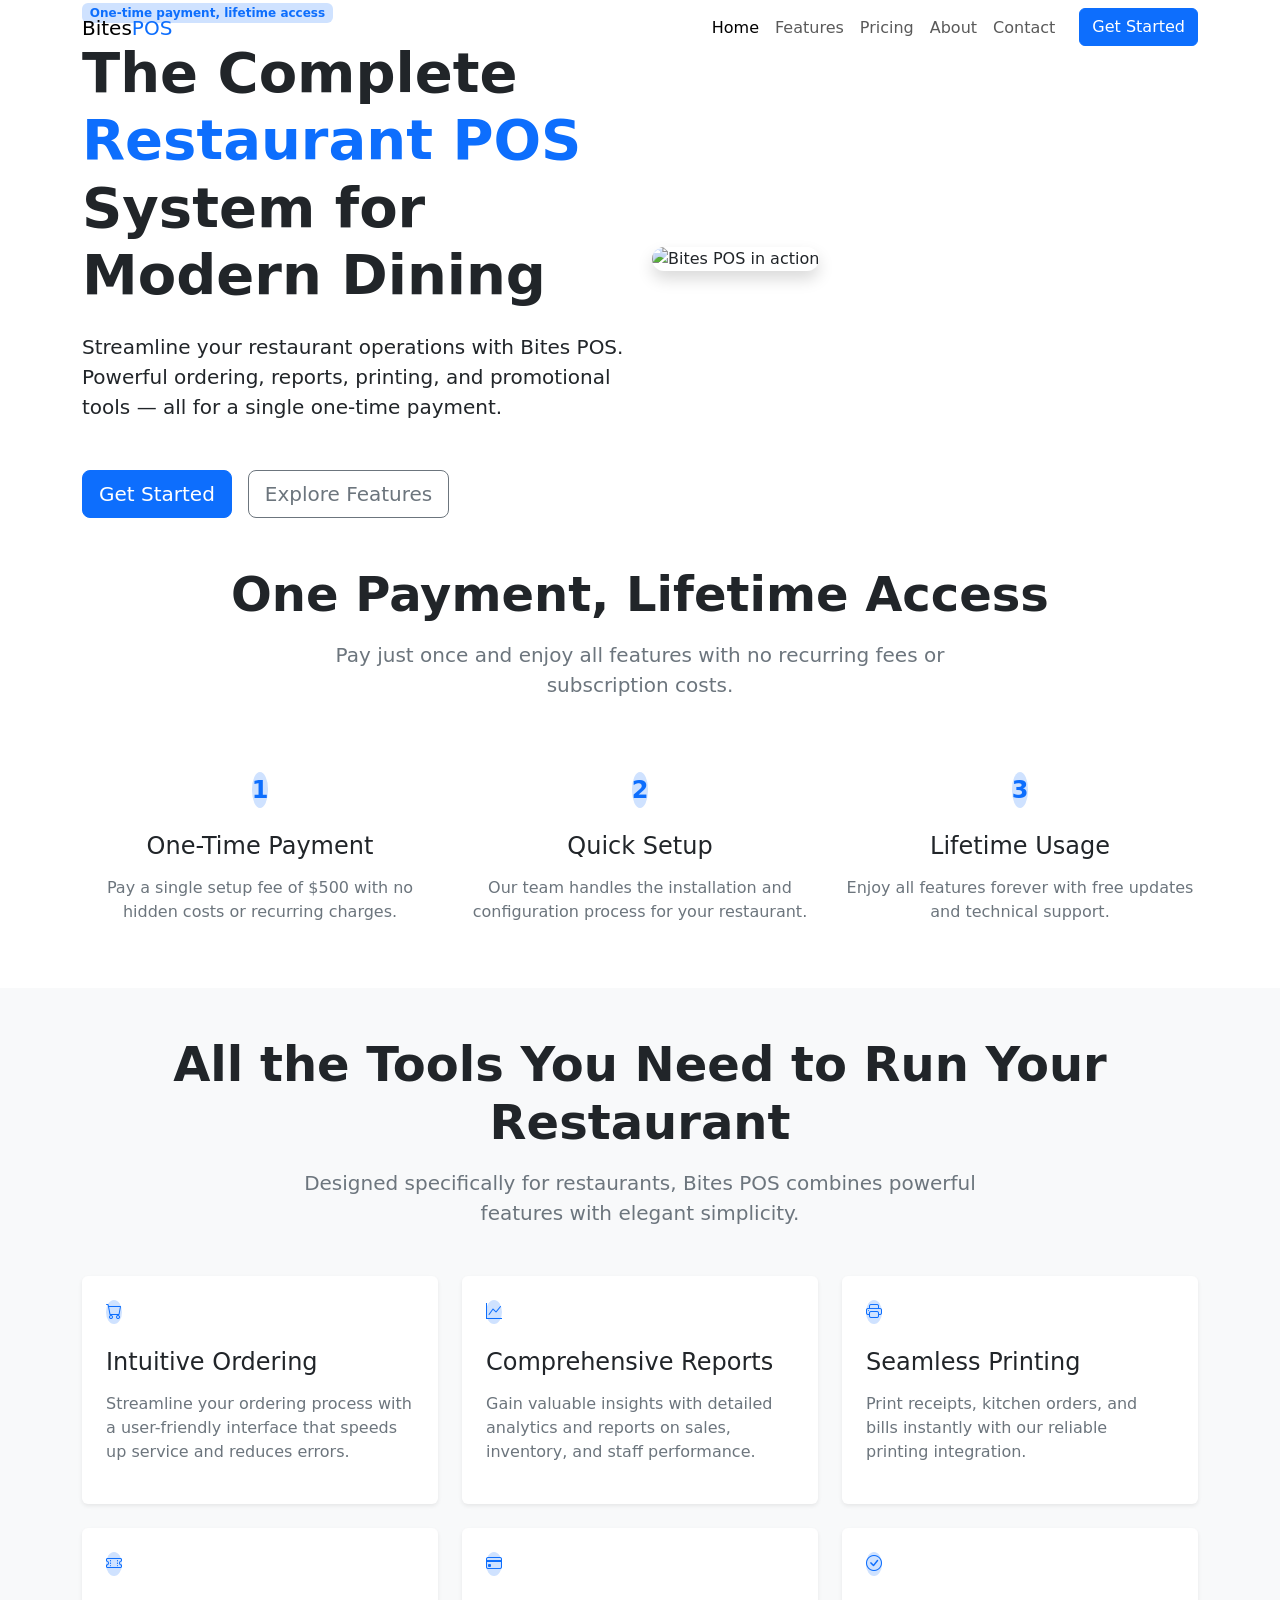
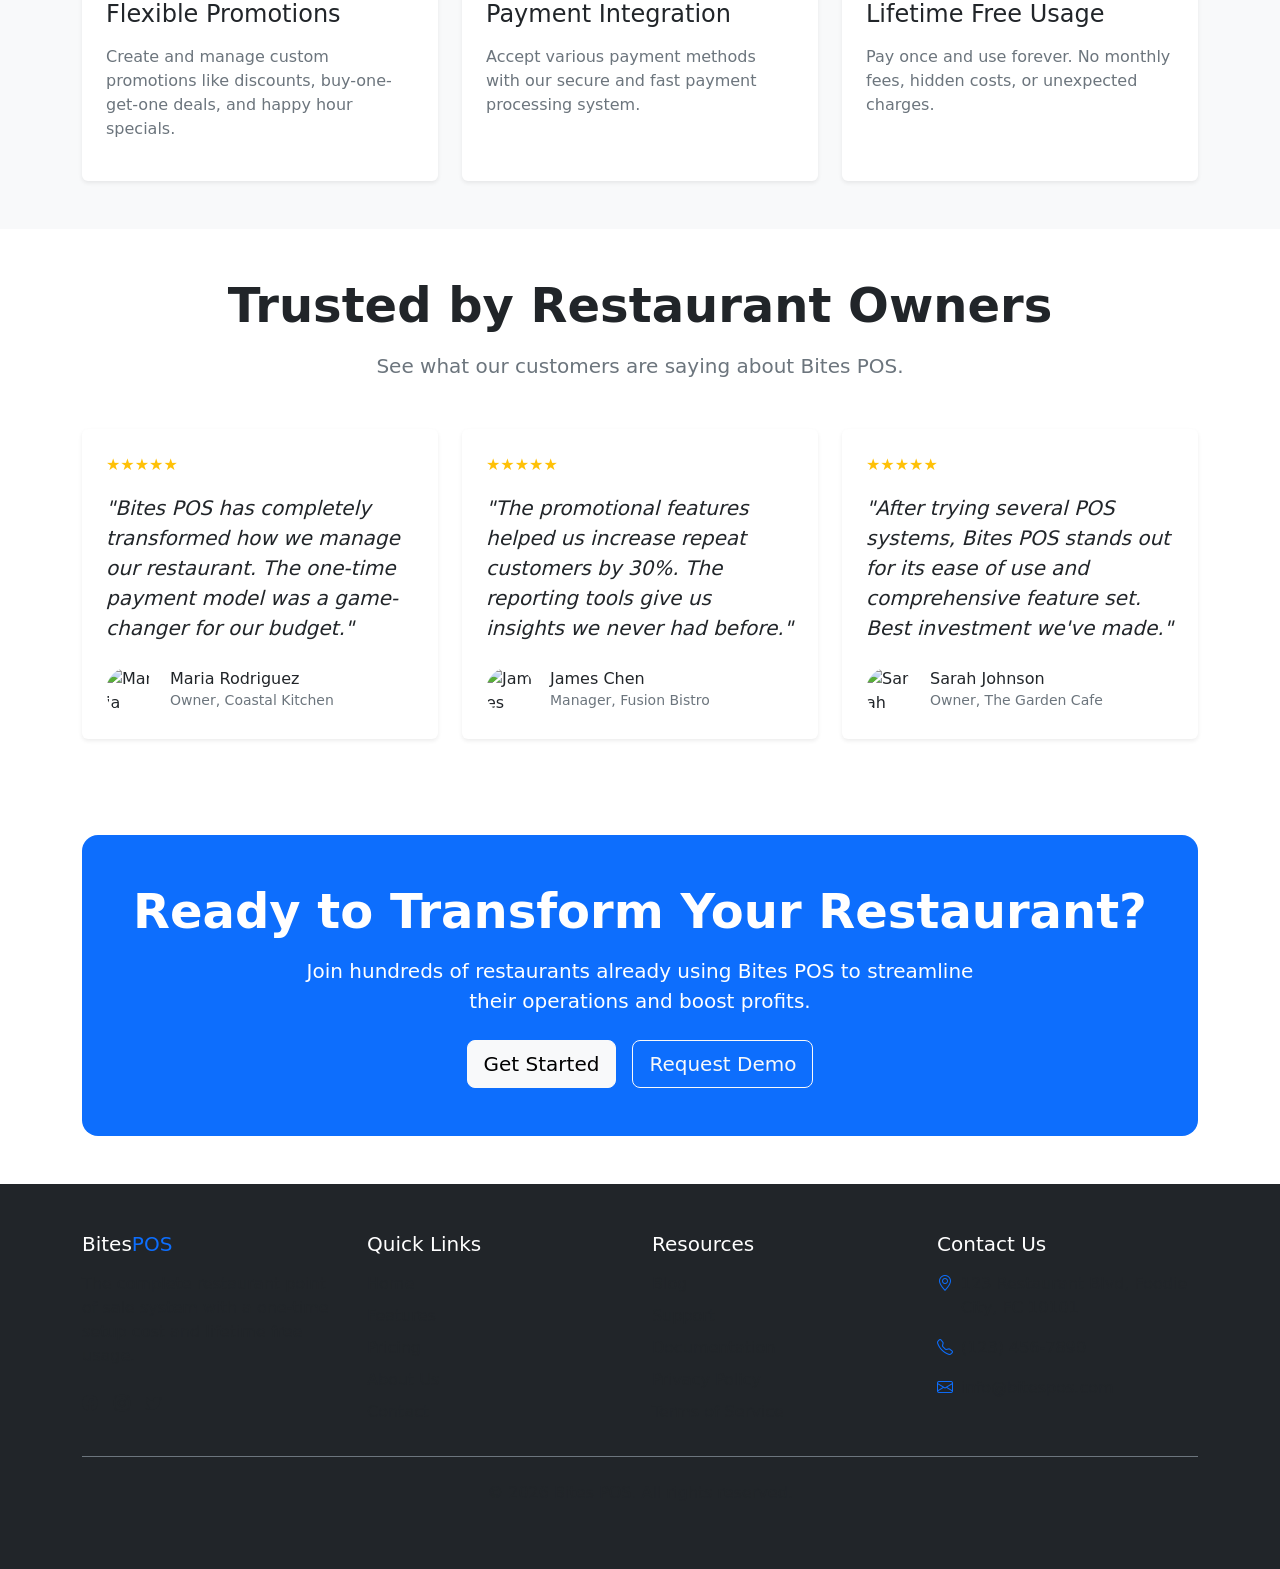
==== index.html @ d9bcd3cd "Add files via upload" ====
<!DOCTYPE html>
<html lang="en">
<head>
  <meta charset="UTF-8">
  <meta name="viewport" content="width=device-width, initial-scale=1.0">
  <title>Bites POS - Restaurant Management System</title>
  <!-- Bootstrap CSS -->
  <link href="https://cdn.jsdelivr.net/npm/bootstrap@5.3.0/dist/css/bootstrap.min.css" rel="stylesheet">
  <!-- Custom CSS -->
  <link href="css/styles.css" rel="stylesheet">
  <!-- Fonts -->
  <link href="https://fonts.googleapis.com/css2?family=Inter:wght@400;500;600;700&display=swap" rel="stylesheet">
</head>
<body>
  <!-- Navigation -->
  <nav class="navbar navbar-expand-lg navbar-light fixed-top">
    <div class="container">
      <a class="navbar-brand" href="index.html">Bites<span class="text-primary">POS</span></a>
      <button class="navbar-toggler" type="button" data-bs-toggle="collapse" data-bs-target="#navbarNav">
        <span class="navbar-toggler-icon"></span>
      </button>
      <div class="collapse navbar-collapse" id="navbarNav">
        <ul class="navbar-nav ms-auto">
          <li class="nav-item">
            <a class="nav-link active" href="index.html">Home</a>
          </li>
          <li class="nav-item">
            <a class="nav-link" href="features.html">Features</a>
          </li>
          <li class="nav-item">
            <a class="nav-link" href="pricing.html">Pricing</a>
          </li>
          <li class="nav-item">
            <a class="nav-link" href="about.html">About</a>
          </li>
          <li class="nav-item">
            <a class="nav-link" href="contact.html">Contact</a>
          </li>
          <li class="nav-item ms-lg-3 mt-2 mt-lg-0">
            <a class="btn btn-primary" href="contact.html">Get Started</a>
          </li>
        </ul>
      </div>
    </div>
  </nav>

  <!-- Hero Section -->
  <section class="hero">
    <div class="container">
      <div class="row align-items-center">
        <div class="col-lg-6 text-center text-lg-start">
          <div class="badge bg-primary-subtle text-primary mb-3">One-time payment, lifetime access</div>
          <h1 class="display-4 fw-bold mb-4">The Complete <span class="text-primary">Restaurant POS</span> System for Modern Dining</h1>
          <p class="lead mb-5">Streamline your restaurant operations with Bites POS. Powerful ordering, reports, printing, and promotional tools — all for a single one-time payment.</p>
          <div class="d-flex flex-column flex-sm-row gap-3 justify-content-center justify-content-lg-start">
            <a href="pricing.html" class="btn btn-primary btn-lg">Get Started</a>
            <a href="features.html" class="btn btn-outline-secondary btn-lg">Explore Features</a>
          </div>
        </div>
        <div class="col-lg-6 mt-5 mt-lg-0">
          <div class="hero-image-wrap">
            <img src="https://images.unsplash.com/photo-1606953163529-d8706e266810?q=80&w=2070&auto=format&fit=crop" alt="Bites POS in action" class="img-fluid rounded-4 shadow">
          </div>
        </div>
      </div>
    </div>
  </section>

  <!-- How It Works Section -->
  <section class="py-5 py-md-7">
    <div class="container">
      <div class="text-center mb-5">
        <h2 class="display-5 fw-bold mb-3">One Payment, Lifetime Access</h2>
        <p class="lead text-secondary mx-auto" style="max-width: 700px;">Pay just once and enjoy all features with no recurring fees or subscription costs.</p>
      </div>
      
      <div class="row g-4 mt-4">
        <div class="col-md-4 text-center">
          <div class="feature-icon bg-primary-subtle rounded-circle d-inline-flex mb-4">
            <span class="text-primary fw-bold fs-4">1</span>
          </div>
          <h3 class="h4 mb-3">One-Time Payment</h3>
          <p class="text-secondary">Pay a single setup fee of $500 with no hidden costs or recurring charges.</p>
        </div>
        <div class="col-md-4 text-center">
          <div class="feature-icon bg-primary-subtle rounded-circle d-inline-flex mb-4">
            <span class="text-primary fw-bold fs-4">2</span>
          </div>
          <h3 class="h4 mb-3">Quick Setup</h3>
          <p class="text-secondary">Our team handles the installation and configuration process for your restaurant.</p>
        </div>
        <div class="col-md-4 text-center">
          <div class="feature-icon bg-primary-subtle rounded-circle d-inline-flex mb-4">
            <span class="text-primary fw-bold fs-4">3</span>
          </div>
          <h3 class="h4 mb-3">Lifetime Usage</h3>
          <p class="text-secondary">Enjoy all features forever with free updates and technical support.</p>
        </div>
      </div>
    </div>
  </section>

  <!-- Features Section -->
  <section class="py-5 py-md-7 bg-light">
    <div class="container">
      <div class="text-center mb-5">
        <h2 class="display-5 fw-bold mb-3">All the Tools You Need to Run Your Restaurant</h2>
        <p class="lead text-secondary mx-auto" style="max-width: 700px;">Designed specifically for restaurants, Bites POS combines powerful features with elegant simplicity.</p>
      </div>
      
      <div class="row g-4">
        <div class="col-md-6 col-lg-4">
          <div class="card h-100 border-0 shadow-sm hover-card">
            <div class="card-body p-4">
              <div class="feature-icon bg-primary-subtle rounded-circle d-inline-flex mb-4">
                <i class="bi bi-cart text-primary"></i>
              </div>
              <h3 class="h4 mb-3">Intuitive Ordering</h3>
              <p class="text-secondary">Streamline your ordering process with a user-friendly interface that speeds up service and reduces errors.</p>
            </div>
          </div>
        </div>
        <div class="col-md-6 col-lg-4">
          <div class="card h-100 border-0 shadow-sm hover-card">
            <div class="card-body p-4">
              <div class="feature-icon bg-primary-subtle rounded-circle d-inline-flex mb-4">
                <i class="bi bi-graph-up text-primary"></i>
              </div>
              <h3 class="h4 mb-3">Comprehensive Reports</h3>
              <p class="text-secondary">Gain valuable insights with detailed analytics and reports on sales, inventory, and staff performance.</p>
            </div>
          </div>
        </div>
        <div class="col-md-6 col-lg-4">
          <div class="card h-100 border-0 shadow-sm hover-card">
            <div class="card-body p-4">
              <div class="feature-icon bg-primary-subtle rounded-circle d-inline-flex mb-4">
                <i class="bi bi-printer text-primary"></i>
              </div>
              <h3 class="h4 mb-3">Seamless Printing</h3>
              <p class="text-secondary">Print receipts, kitchen orders, and bills instantly with our reliable printing integration.</p>
            </div>
          </div>
        </div>
        <div class="col-md-6 col-lg-4">
          <div class="card h-100 border-0 shadow-sm hover-card">
            <div class="card-body p-4">
              <div class="feature-icon bg-primary-subtle rounded-circle d-inline-flex mb-4">
                <i class="bi bi-ticket-perforated text-primary"></i>
              </div>
              <h3 class="h4 mb-3">Flexible Promotions</h3>
              <p class="text-secondary">Create and manage custom promotions like discounts, buy-one-get-one deals, and happy hour specials.</p>
            </div>
          </div>
        </div>
        <div class="col-md-6 col-lg-4">
          <div class="card h-100 border-0 shadow-sm hover-card">
            <div class="card-body p-4">
              <div class="feature-icon bg-primary-subtle rounded-circle d-inline-flex mb-4">
                <i class="bi bi-credit-card text-primary"></i>
              </div>
              <h3 class="h4 mb-3">Payment Integration</h3>
              <p class="text-secondary">Accept various payment methods with our secure and fast payment processing system.</p>
            </div>
          </div>
        </div>
        <div class="col-md-6 col-lg-4">
          <div class="card h-100 border-0 shadow-sm hover-card">
            <div class="card-body p-4">
              <div class="feature-icon bg-primary-subtle rounded-circle d-inline-flex mb-4">
                <i class="bi bi-check-circle text-primary"></i>
              </div>
              <h3 class="h4 mb-3">Lifetime Free Usage</h3>
              <p class="text-secondary">Pay once and use forever. No monthly fees, hidden costs, or unexpected charges.</p>
            </div>
          </div>
        </div>
      </div>
    </div>
  </section>

  <!-- Testimonials Section -->
  <section class="py-5 py-md-7">
    <div class="container">
      <div class="text-center mb-5">
        <h2 class="display-5 fw-bold mb-3">Trusted by Restaurant Owners</h2>
        <p class="lead text-secondary mx-auto" style="max-width: 700px;">See what our customers are saying about Bites POS.</p>
      </div>
      
      <div class="row g-4">
        <div class="col-md-6 col-lg-4">
          <div class="card h-100 border-0 shadow-sm p-4">
            <div class="mb-3">
              <span class="text-warning">★★★★★</span>
            </div>
            <blockquote class="mb-4 fs-5 fst-italic">"Bites POS has completely transformed how we manage our restaurant. The one-time payment model was a game-changer for our budget."</blockquote>
            <div class="d-flex align-items-center">
              <div class="rounded-circle overflow-hidden me-3" style="width: 48px; height: 48px;">
                <img src="https://randomuser.me/api/portraits/women/42.jpg" alt="Maria Rodriguez" class="img-fluid">
              </div>
              <div>
                <h6 class="mb-0">Maria Rodriguez</h6>
                <small class="text-secondary">Owner, Coastal Kitchen</small>
              </div>
            </div>
          </div>
        </div>
        <div class="col-md-6 col-lg-4">
          <div class="card h-100 border-0 shadow-sm p-4">
            <div class="mb-3">
              <span class="text-warning">★★★★★</span>
            </div>
            <blockquote class="mb-4 fs-5 fst-italic">"The promotional features helped us increase repeat customers by 30%. The reporting tools give us insights we never had before."</blockquote>
            <div class="d-flex align-items-center">
              <div class="rounded-circle overflow-hidden me-3" style="width: 48px; height: 48px;">
                <img src="https://randomuser.me/api/portraits/men/32.jpg" alt="James Chen" class="img-fluid">
              </div>
              <div>
                <h6 class="mb-0">James Chen</h6>
                <small class="text-secondary">Manager, Fusion Bistro</small>
              </div>
            </div>
          </div>
        </div>
        <div class="col-md-6 col-lg-4">
          <div class="card h-100 border-0 shadow-sm p-4">
            <div class="mb-3">
              <span class="text-warning">★★★★★</span>
            </div>
            <blockquote class="mb-4 fs-5 fst-italic">"After trying several POS systems, Bites POS stands out for its ease of use and comprehensive feature set. Best investment we've made."</blockquote>
            <div class="d-flex align-items-center">
              <div class="rounded-circle overflow-hidden me-3" style="width: 48px; height: 48px;">
                <img src="https://randomuser.me/api/portraits/women/67.jpg" alt="Sarah Johnson" class="img-fluid">
              </div>
              <div>
                <h6 class="mb-0">Sarah Johnson</h6>
                <small class="text-secondary">Owner, The Garden Cafe</small>
              </div>
            </div>
          </div>
        </div>
      </div>
    </div>
  </section>

  <!-- CTA Section -->
  <section class="py-5 py-md-7">
    <div class="container">
      <div class="bg-primary text-white rounded-4 p-5 p-md-6 position-relative overflow-hidden">
        <div class="position-relative z-1 text-center">
          <h2 class="display-5 fw-bold mb-3">Ready to Transform Your Restaurant?</h2>
          <p class="lead mb-4 mx-auto" style="max-width: 700px;">Join hundreds of restaurants already using Bites POS to streamline their operations and boost profits.</p>
          <div class="d-flex flex-column flex-sm-row gap-3 justify-content-center">
            <a href="pricing.html" class="btn btn-light btn-lg">Get Started</a>
            <a href="contact.html" class="btn btn-outline-light btn-lg">Request Demo</a>
          </div>
        </div>
      </div>
    </div>
  </section>

  <!-- Footer -->
  <footer class="bg-dark text-white py-5">
    <div class="container">
      <div class="row g-4">
        <div class="col-lg-3 col-md-6">
          <h5 class="mb-3">Bites<span class="text-primary">POS</span></h5>
          <p class="text-muted">The complete restaurant point of sale system with a one-time setup cost and lifetime free usage.</p>
          <div class="d-flex gap-3 mt-4">
            <a href="#" class="text-muted"><i class="bi bi-facebook"></i></a>
            <a href="#" class="text-muted"><i class="bi bi-instagram"></i></a>
            <a href="#" class="text-muted"><i class="bi bi-twitter"></i></a>
          </div>
        </div>
        <div class="col-lg-3 col-md-6">
          <h5 class="mb-3">Quick Links</h5>
          <ul class="nav flex-column">
            <li class="nav-item"><a href="index.html" class="nav-link text-muted p-0 mb-2">Home</a></li>
            <li class="nav-item"><a href="features.html" class="nav-link text-muted p-0 mb-2">Features</a></li>
            <li class="nav-item"><a href="pricing.html" class="nav-link text-muted p-0 mb-2">Pricing</a></li>
            <li class="nav-item"><a href="about.html" class="nav-link text-muted p-0 mb-2">About Us</a></li>
            <li class="nav-item"><a href="contact.html" class="nav-link text-muted p-0 mb-2">Contact</a></li>
          </ul>
        </div>
        <div class="col-lg-3 col-md-6">
          <h5 class="mb-3">Resources</h5>
          <ul class="nav flex-column">
            <li class="nav-item"><a href="#" class="nav-link text-muted p-0 mb-2">Blog</a></li>
            <li class="nav-item"><a href="#" class="nav-link text-muted p-0 mb-2">Support</a></li>
            <li class="nav-item"><a href="#" class="nav-link text-muted p-0 mb-2">Documentation</a></li>
            <li class="nav-item"><a href="#" class="nav-link text-muted p-0 mb-2">Privacy Policy</a></li>
            <li class="nav-item"><a href="#" class="nav-link text-muted p-0 mb-2">Terms of Service</a></li>
          </ul>
        </div>
        <div class="col-lg-3 col-md-6">
          <h5 class="mb-3">Contact Us</h5>
          <ul class="nav flex-column">
            <li class="nav-item d-flex mb-3">
              <i class="bi bi-geo-alt text-primary me-2"></i>
              <span class="text-muted">123 Restaurant Blvd, Foodie City, FC 10101</span>
            </li>
            <li class="nav-item d-flex mb-3">
              <i class="bi bi-telephone text-primary me-2"></i>
              <span class="text-muted">(123) 456-7890</span>
            </li>
            <li class="nav-item d-flex mb-3">
              <i class="bi bi-envelope text-primary me-2"></i>
              <span class="text-muted">info@bitespos.com</span>
            </li>
          </ul>
        </div>
      </div>
      <div class="border-top border-secondary pt-4 mt-4 text-center text-muted">
        <p>© <script>document.write(new Date().getFullYear())</script> Bites POS. All rights reserved.</p>
      </div>
    </div>
  </footer>

  <!-- Bootstrap Icons -->
  <link rel="stylesheet" href="https://cdn.jsdelivr.net/npm/bootstrap-icons@1.10.0/font/bootstrap-icons.css">
  <!-- Bootstrap JS Bundle with Popper -->
  <script src="https://cdn.jsdelivr.net/npm/bootstrap@5.3.0/dist/js/bootstrap.bundle.min.js"></script>
  <!-- Custom JavaScript -->
  <script src="js/main.js"></script>
</body>
</html>
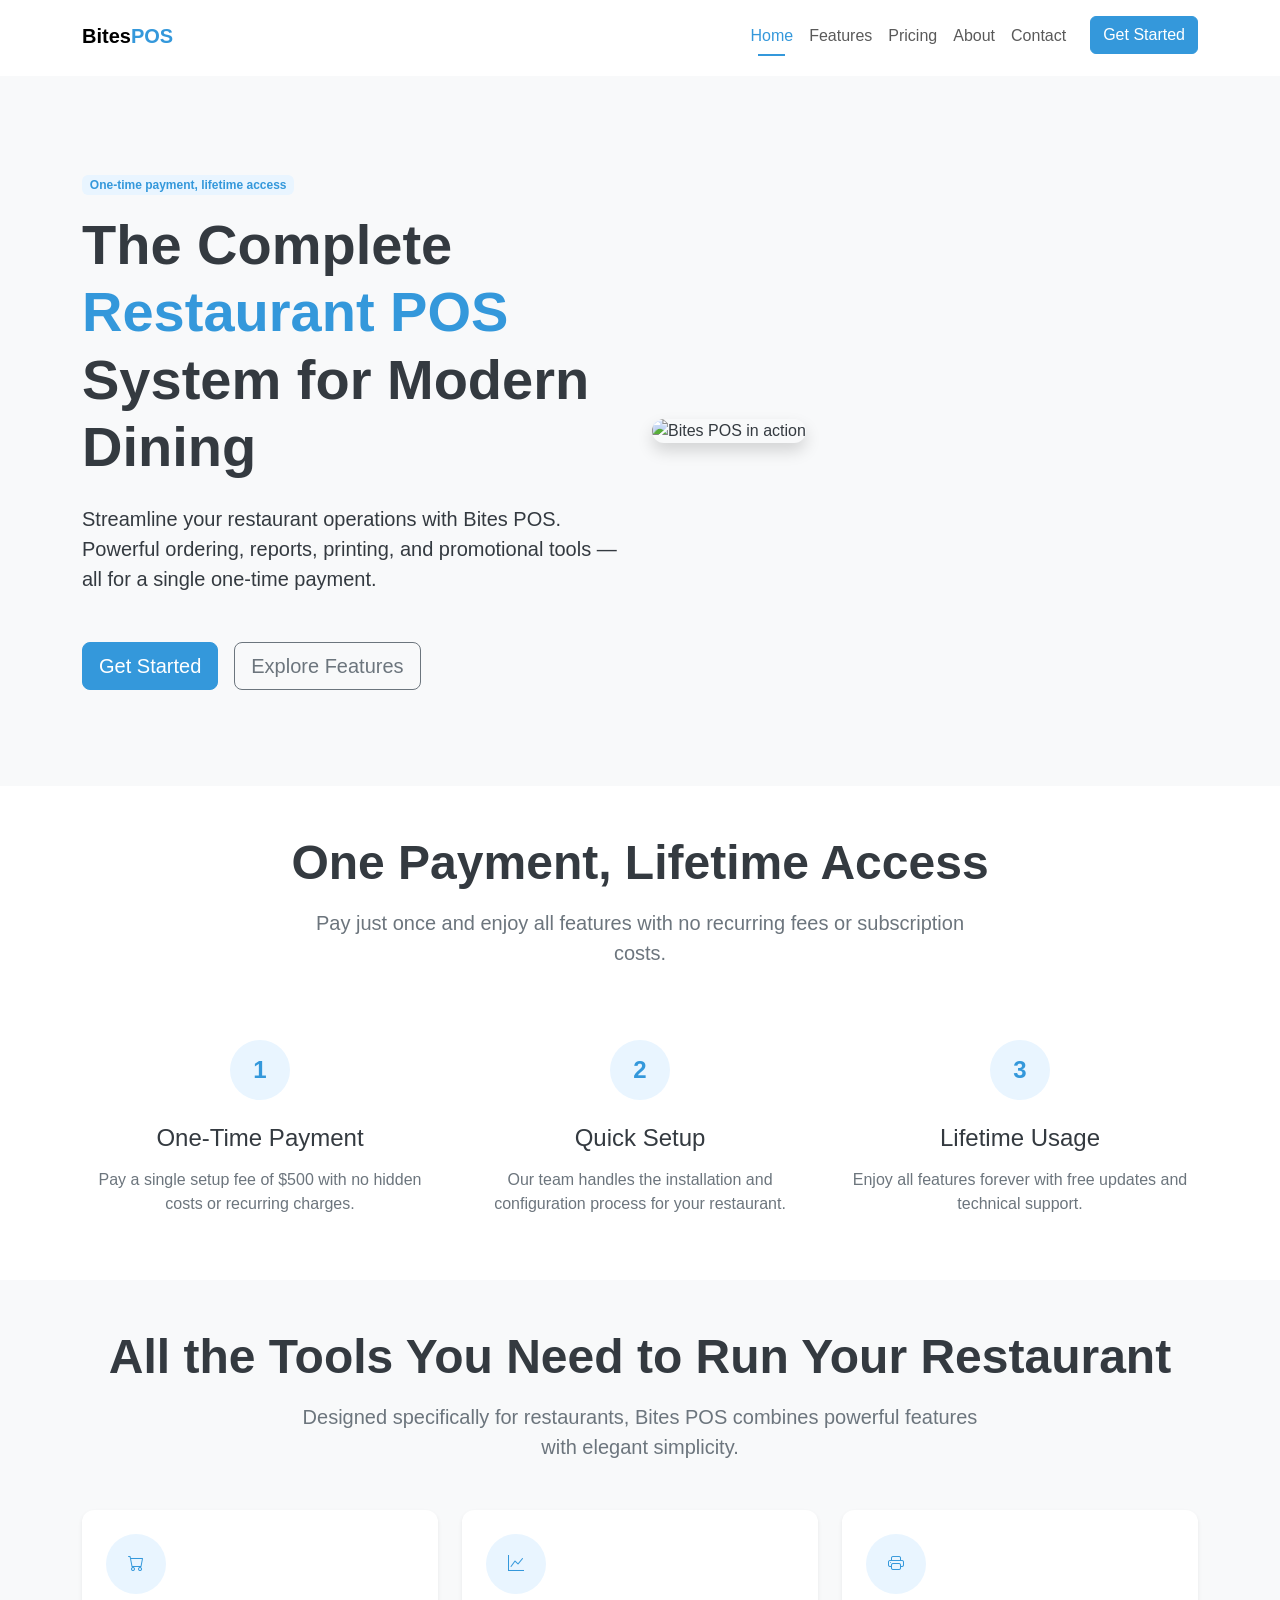
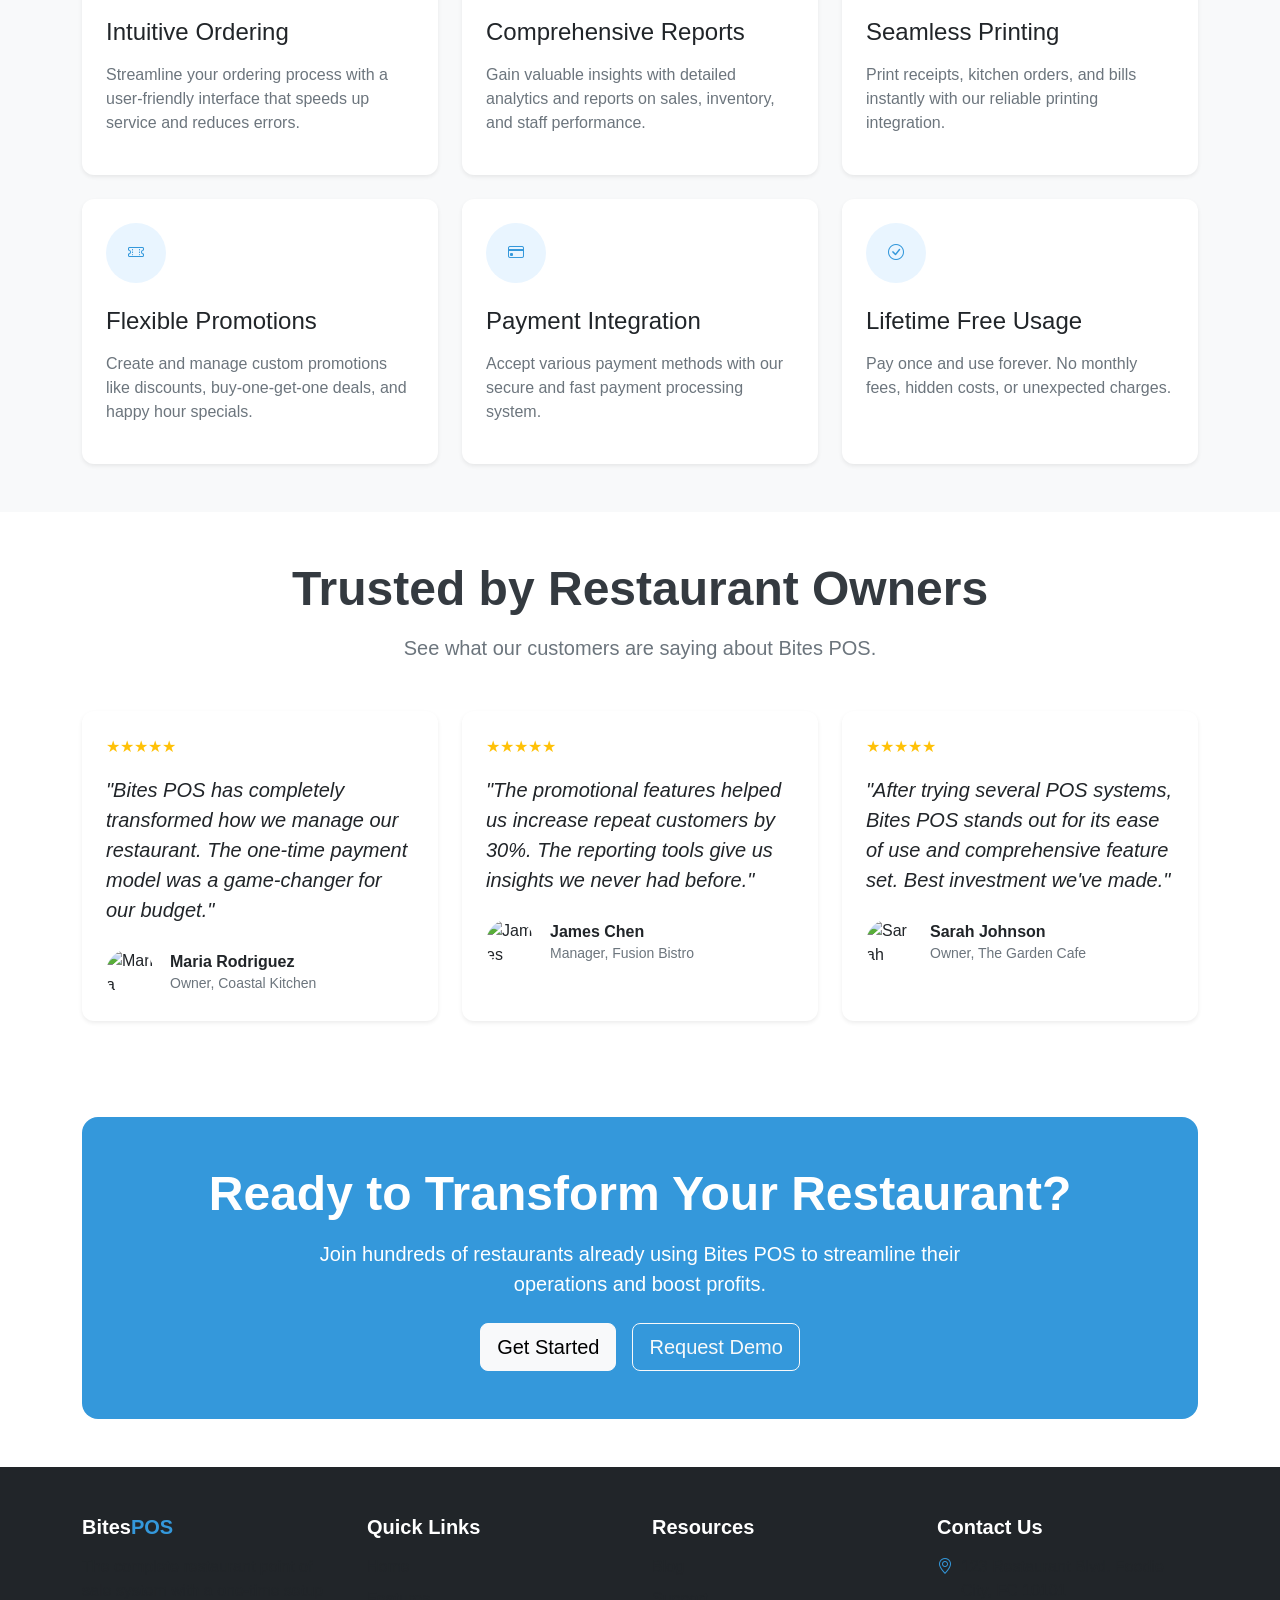
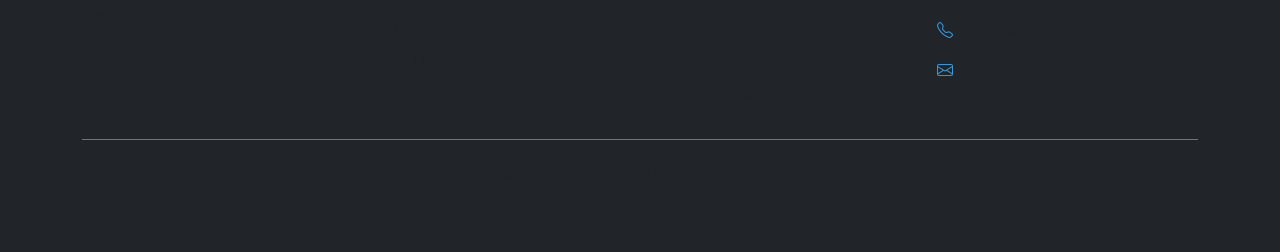
==== commit cd0b6bdf: "Update index.html" ====
--- a/index.html
+++ b/index.html
@@ -7,7 +7,7 @@
   <!-- Bootstrap CSS -->
   <link href="https://cdn.jsdelivr.net/npm/bootstrap@5.3.0/dist/css/bootstrap.min.css" rel="stylesheet">
   <!-- Custom CSS -->
-  <link href="css/styles.css" rel="stylesheet">
+  <link href="styles.css" rel="stylesheet">
   <!-- Fonts -->
   <link href="https://fonts.googleapis.com/css2?family=Inter:wght@400;500;600;700&display=swap" rel="stylesheet">
 </head>
@@ -323,4 +323,4 @@
   <!-- Custom JavaScript -->
   <script src="js/main.js"></script>
 </body>
-</html>+</html>
--- a/styles.css
+++ b/styles.css
@@ -0,0 +1,290 @@
+/* Custom CSS for Bites POS */
+
+/* Variables */
+:root {
+    --primary: #3498db;
+    --primary-dark: #2980b9;
+    --primary-light: #e9f5ff;
+    --secondary: #2c3e50;
+    --light: #f8f9fa;
+    --dark: #343a40;
+    --success: #28a745;
+    --danger: #dc3545;
+    --warning: #ffc107;
+    --info: #17a2b8;
+    --light-gray: #f8f9fa;
+    --gray: #6c757d;
+    --border-color: #dee2e6;
+  }
+  
+  /* Base Styles */
+  body {
+    font-family: 'Inter', sans-serif;
+    color: var(--dark);
+    padding-top: 76px; /* Account for fixed navbar */
+    overflow-x: hidden;
+  }
+  
+  h1, h2, h3, h4, h5, h6 {
+    font-weight: 700;
+  }
+  
+  /* Container */
+  .container-custom {
+    width: 100%;
+    padding-right: var(--bs-gutter-x, 0.75rem);
+    padding-left: var(--bs-gutter-x, 0.75rem);
+    margin-right: auto;
+    margin-left: auto;
+  }
+  
+  @media (min-width: 576px) {
+    .container-custom {
+      max-width: 540px;
+    }
+  }
+  
+  @media (min-width: 768px) {
+    .container-custom {
+      max-width: 720px;
+    }
+  }
+  
+  @media (min-width: 992px) {
+    .container-custom {
+      max-width: 960px;
+    }
+  }
+  
+  @media (min-width: 1200px) {
+    .container-custom {
+      max-width: 1140px;
+    }
+  }
+  
+  @media (min-width: 1400px) {
+    .container-custom {
+      max-width: 1320px;
+    }
+  }
+  
+  /* Sections */
+  .section {
+    padding: 5rem 0;
+  }
+  
+  @media (max-width: 768px) {
+    .section {
+      padding: 3rem 0;
+    }
+  }
+  
+  /* Utilities */
+  .text-primary {
+    color: var(--primary) !important;
+  }
+  
+  .bg-primary {
+    background-color: var(--primary) !important;
+  }
+  
+  .bg-primary-subtle {
+    background-color: var(--primary-light) !important;
+  }
+  
+  .border-primary {
+    border-color: var(--primary) !important;
+  }
+  
+  /* Buttons */
+  .btn-primary {
+    background-color: var(--primary);
+    border-color: var(--primary);
+  }
+  
+  .btn-primary:hover, .btn-primary:focus {
+    background-color: var(--primary-dark);
+    border-color: var(--primary-dark);
+  }
+  
+  .btn-outline-primary {
+    border-color: var(--primary);
+    color: var(--primary);
+  }
+  
+  .btn-outline-primary:hover, .btn-outline-primary:focus {
+    background-color: var(--primary);
+    border-color: var(--primary);
+  }
+  
+  /* Navigation */
+  .navbar {
+    padding-top: 1rem;
+    padding-bottom: 1rem;
+    transition: all 0.3s ease;
+    background-color: rgba(255, 255, 255, 0.95);
+  }
+  
+  .navbar.shadow-sm {
+    box-shadow: 0 0.125rem 0.25rem rgba(0, 0, 0, 0.075) !important;
+  }
+  
+  .navbar-brand {
+    font-weight: 700;
+  }
+  
+  .nav-link {
+    font-weight: 500;
+    padding: 0.5rem 1rem;
+    position: relative;
+  }
+  
+  .nav-link.active {
+    color: var(--primary) !important;
+  }
+  
+  .nav-link.active::after {
+    content: '';
+    position: absolute;
+    bottom: 0;
+    left: 1rem;
+    right: 1rem;
+    height: 2px;
+    background-color: var(--primary);
+  }
+  
+  /* Hero Section */
+  .hero {
+    padding-top: 6rem;
+    padding-bottom: 6rem;
+    background-color: var(--light);
+  }
+  
+  .hero h1 {
+    font-size: 3.5rem;
+    line-height: 1.2;
+  }
+  
+  @media (max-width: 768px) {
+    .hero h1 {
+      font-size: 2.5rem;
+    }
+  }
+  
+  .hero-image-wrap {
+    position: relative;
+  }
+  
+  .hero-image-wrap::before {
+    content: '';
+    position: absolute;
+    top: -15px;
+    right: -15px;
+    width: 100%;
+    height: 100%;
+    border: 3px dashed rgba(52, 152, 219, 0.2);
+    border-radius: 1rem;
+    z-index: -1;
+  }
+  
+  /* Feature Icons */
+  .feature-icon {
+    width: 60px;
+    height: 60px;
+    display: flex;
+    align-items: center;
+    justify-content: center;
+  }
+  
+  /* Cards */
+  .card {
+    transition: transform 0.3s ease, box-shadow 0.3s ease;
+    border-radius: 0.75rem;
+  }
+  
+  .hover-card:hover {
+    transform: translateY(-5px);
+    box-shadow: 0 10px 20px rgba(0, 0, 0, 0.1) !important;
+  }
+  
+  /* Testimonials */
+  .testimonial-img {
+    width: 60px;
+    height: 60px;
+    object-fit: cover;
+    border-radius: 50%;
+  }
+  
+  /* Forms */
+  .form-control, .form-select {
+    padding: 0.75rem 1rem;
+    border-radius: 0.5rem;
+  }
+  
+  .form-control:focus, .form-select:focus {
+    border-color: var(--primary);
+    box-shadow: 0 0 0 0.25rem rgba(52, 152, 219, 0.25);
+  }
+  
+  /* Page Header */
+  .page-header {
+    padding-top: 5rem;
+    padding-bottom: 3rem;
+    background-color: var(--light);
+  }
+  
+  /* Accordion */
+  .accordion-button:not(.collapsed) {
+    background-color: var(--primary-light);
+    color: var(--primary);
+  }
+  
+  .accordion-button:focus {
+    border-color: var(--primary);
+    box-shadow: 0 0 0 0.25rem rgba(52, 152, 219, 0.25);
+  }
+  
+  /* Footer */
+  footer {
+    background-color: var(--secondary);
+  }
+  
+  footer a:hover {
+    color: var(--primary) !important;
+  }
+  
+  /* Gradients */
+  .hero-gradient {
+    background: linear-gradient(135deg, rgba(255, 255, 255, 0.95) 0%, rgba(233, 245, 255, 0.95) 100%);
+  }
+  
+  /* Rounded corners */
+  .rounded-4 {
+    border-radius: 1rem;
+  }
+  
+  /* Media Queries */
+  @media (max-width: 991.98px) {
+    .navbar-collapse {
+      padding: 1rem 0;
+    }
+    
+    .navbar-nav .nav-link {
+      padding: 0.5rem 0;
+    }
+    
+    .ms-lg-3 {
+      margin-top: 1rem;
+    }
+  }
+  
+  @media (max-width: 767.98px) {
+    h1.display-4 {
+      font-size: 2.5rem;
+    }
+    
+    h2.display-5 {
+      font-size: 2rem;
+    }
+  }
+  
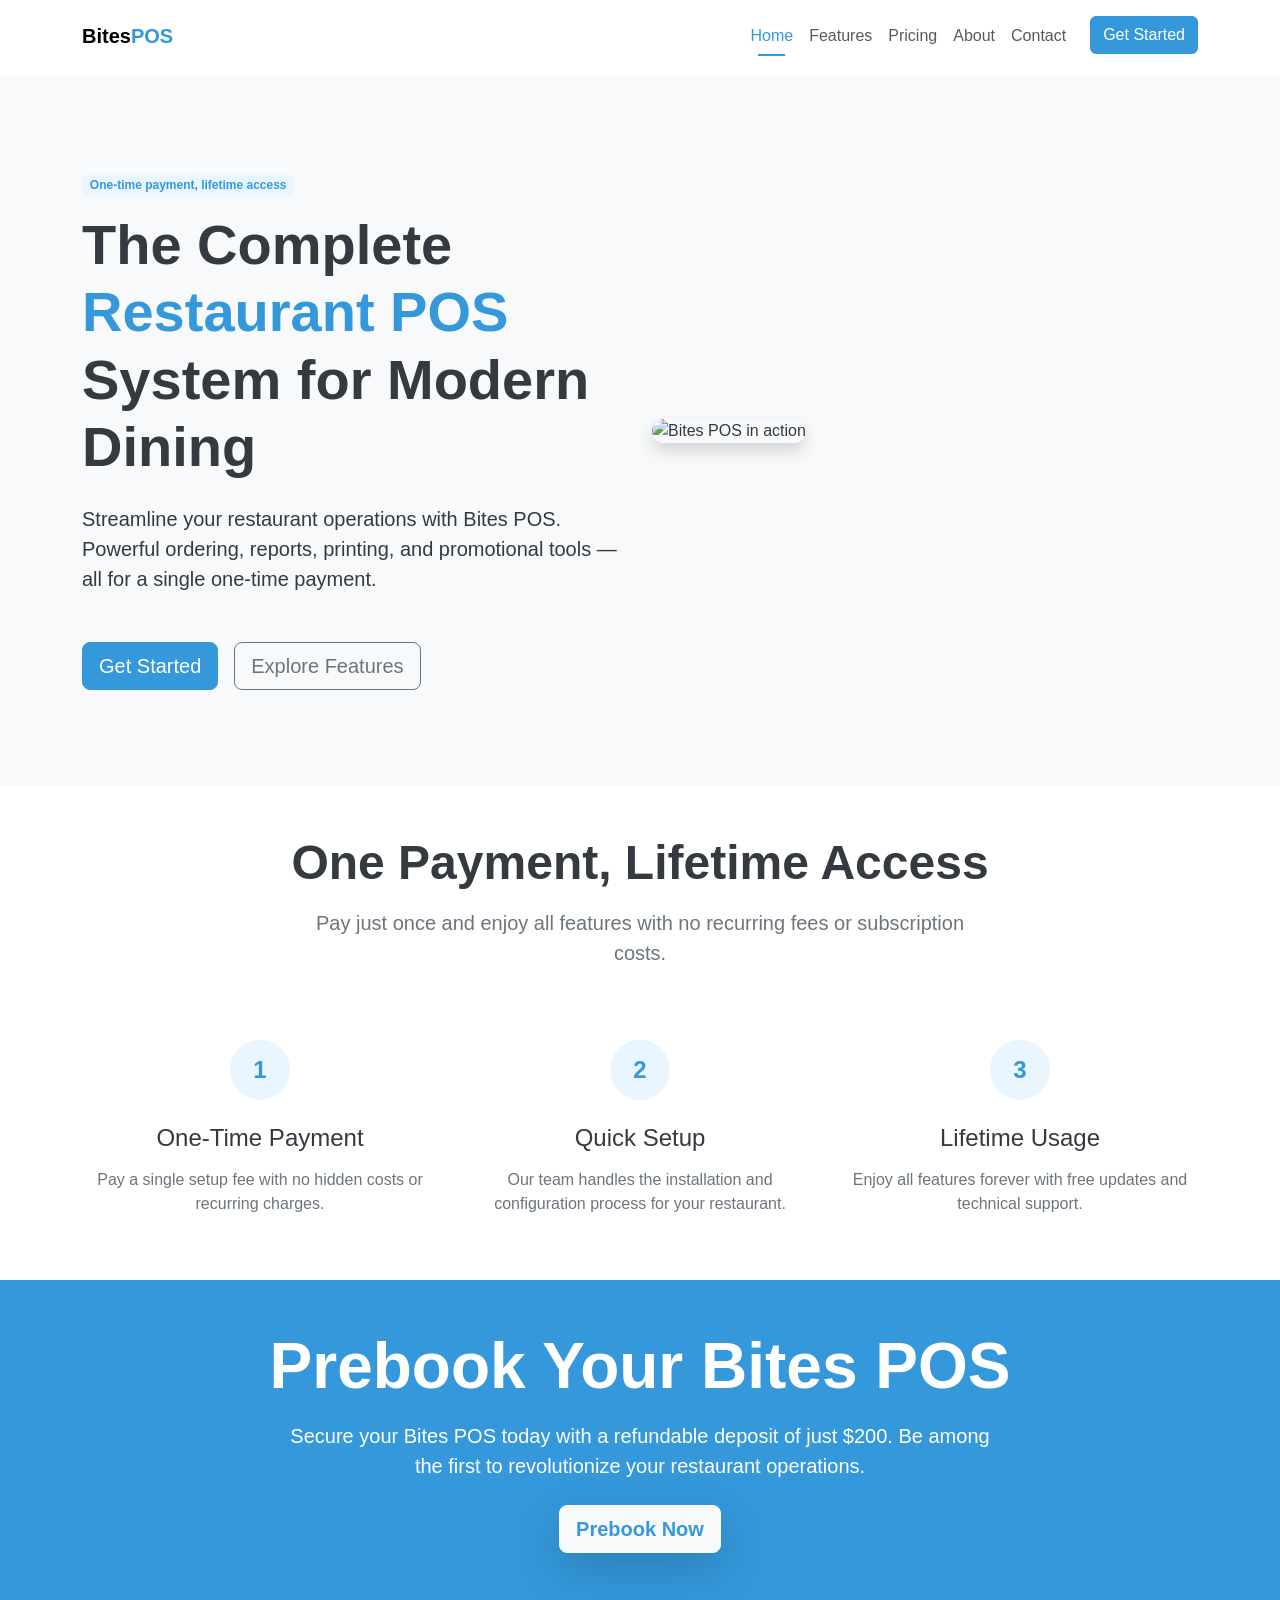
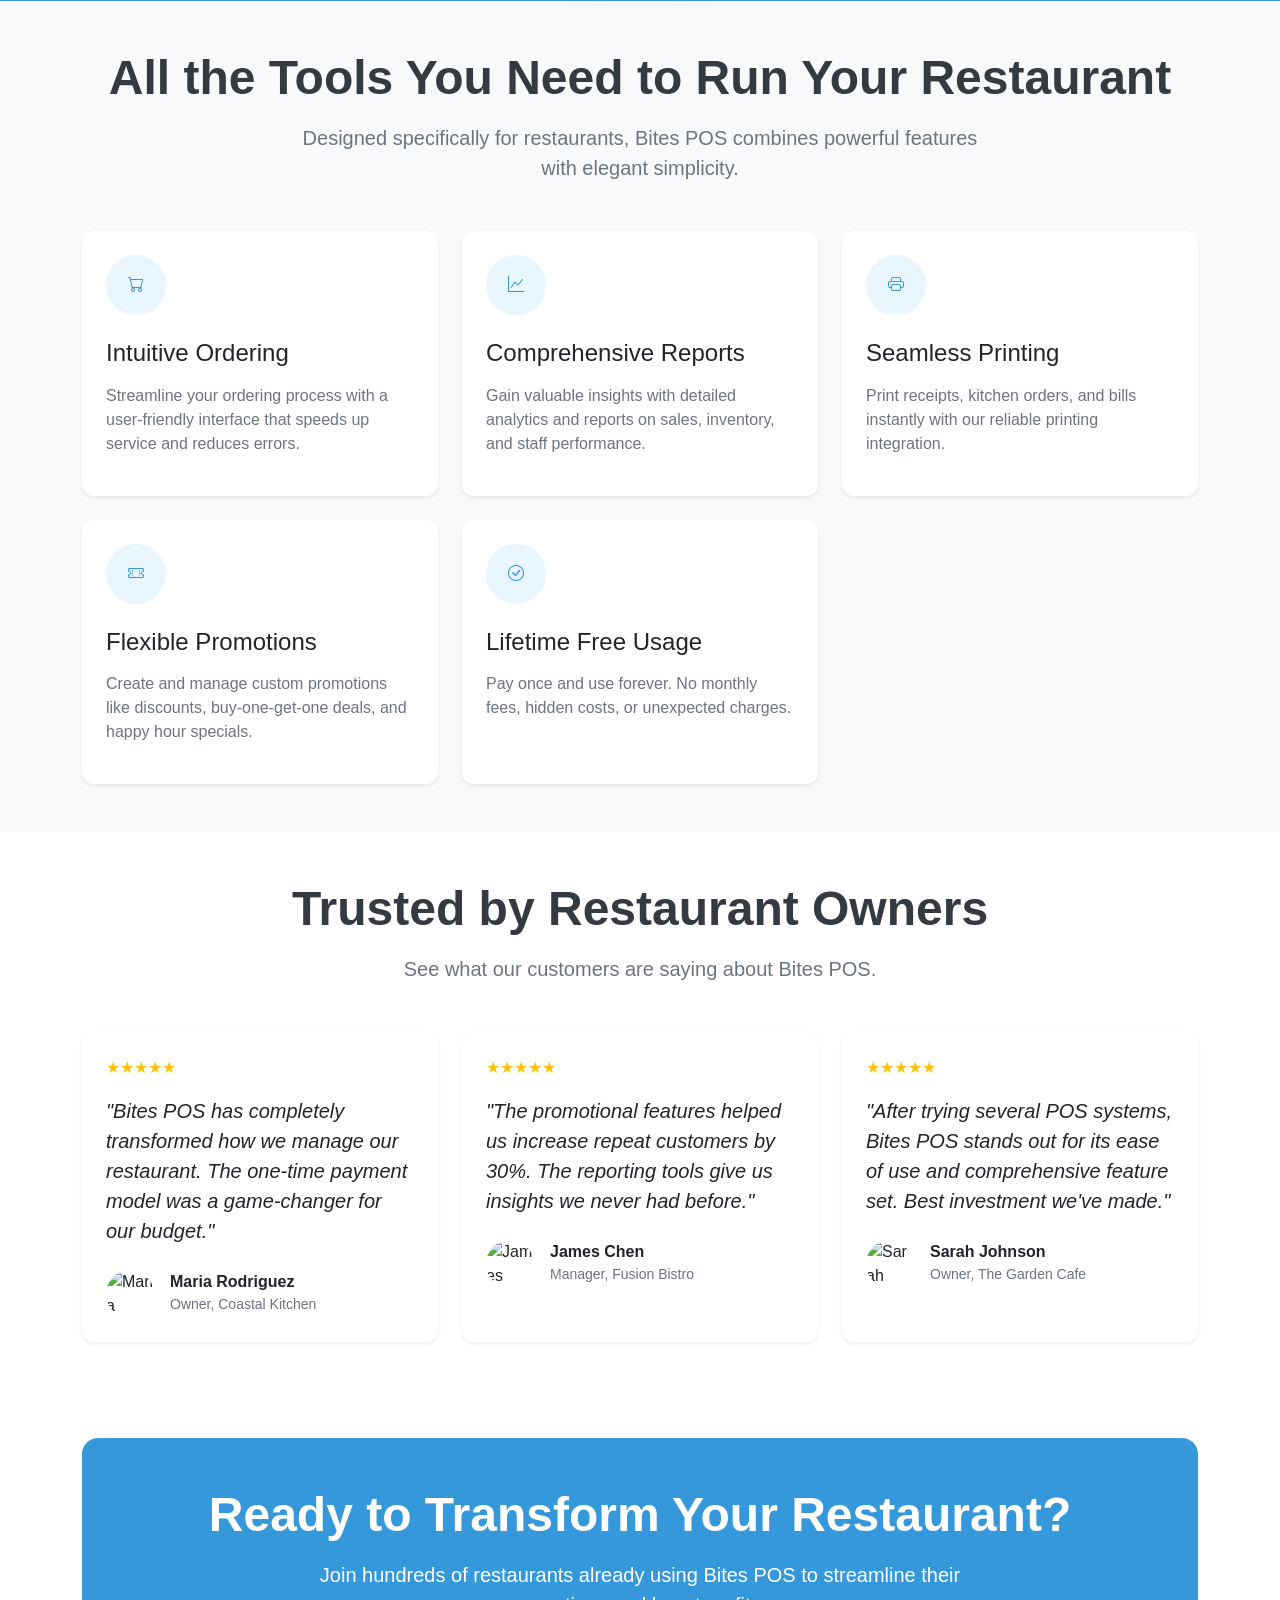
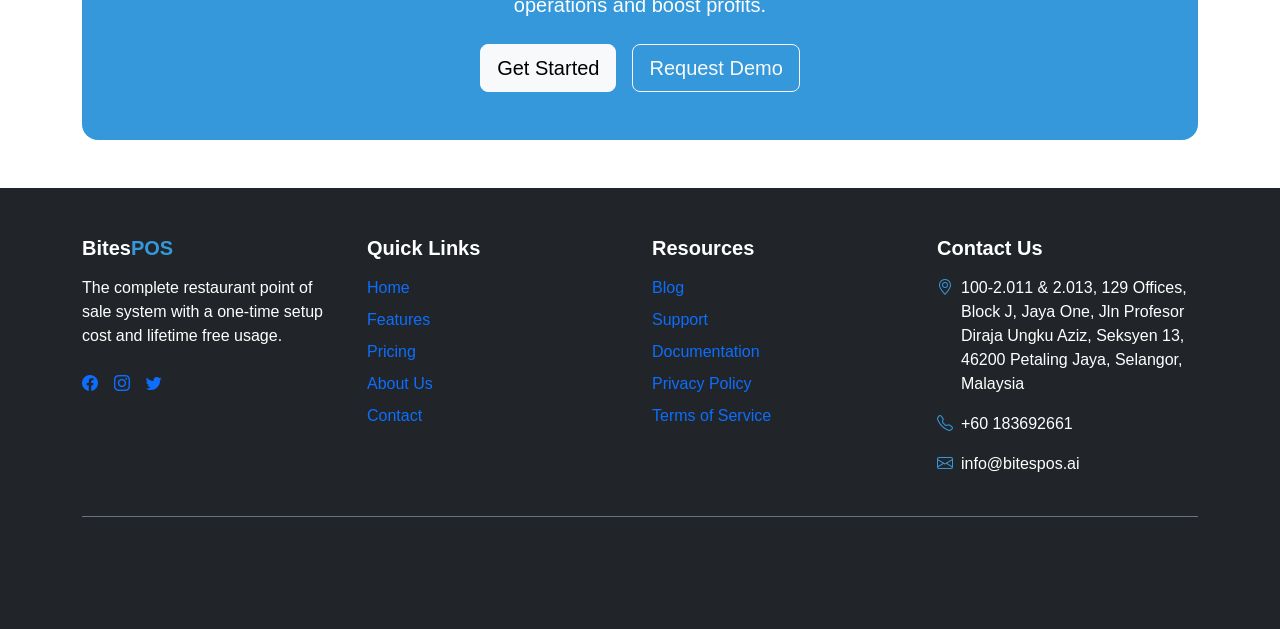
==== commit 9e1c0025: "Update index.html" ====
--- a/index.html
+++ b/index.html
@@ -59,7 +59,7 @@
         </div>
         <div class="col-lg-6 mt-5 mt-lg-0">
           <div class="hero-image-wrap">
-            <img src="https://images.unsplash.com/photo-1606953163529-d8706e266810?q=80&w=2070&auto=format&fit=crop" alt="Bites POS in action" class="img-fluid rounded-4 shadow">
+            <img src="https://images.unsplash.com/photo-1728044849321-4cbffc50cc1d?q=80&w=2940&auto=format&fit=crop&ixlib=rb-4.0.3&ixid=M3wxMjA3fDB8MHxwaG90by1wYWdlfHx8fGVufDB8fHx8fA%3D%3D" alt="Bites POS in action" class="img-fluid rounded-4 shadow">
           </div>
         </div>
       </div>
@@ -80,7 +80,7 @@
             <span class="text-primary fw-bold fs-4">1</span>
           </div>
           <h3 class="h4 mb-3">One-Time Payment</h3>
-          <p class="text-secondary">Pay a single setup fee of $500 with no hidden costs or recurring charges.</p>
+          <p class="text-secondary">Pay a single setup fee with no hidden costs or recurring charges.</p>
         </div>
         <div class="col-md-4 text-center">
           <div class="feature-icon bg-primary-subtle rounded-circle d-inline-flex mb-4">
@@ -100,6 +100,22 @@
     </div>
   </section>
 
+    <!-- Prebook Section  -->
+<section class="page-header bg-primary text-white py-5">
+  <div class="container text-center">
+    <h2 class="display-3 fw-bold mb-3">Prebook Your Bites POS</h2>
+    <p class="lead mx-auto" style="max-width: 700px;">
+      Secure your Bites POS today with a refundable deposit of just $200. Be among the first to revolutionize your restaurant operations.
+    </p>
+    <div class="mt-4">
+      <a href="https://pay.fiuu.com/MOLPay/pay/easyeat/RPP_DuitNowQR.php?amount=200.00&orderid=0a7634a3&cur=MYR&bill_desc=Bites&tcctype=SALS&vcode=06ab26a85e93bf6bb570f946dd16dd85&l_version=18" 
+         class="btn btn-lg btn-light text-primary fw-bold shadow-lg">
+        Prebook Now
+      </a>
+    </div>
+  </div>
+</section>
+
   <!-- Features Section -->
   <section class="py-5 py-md-7 bg-light">
     <div class="container">
@@ -153,7 +169,7 @@
             </div>
           </div>
         </div>
-        <div class="col-md-6 col-lg-4">
+        <!-- <div class="col-md-6 col-lg-4">
           <div class="card h-100 border-0 shadow-sm hover-card">
             <div class="card-body p-4">
               <div class="feature-icon bg-primary-subtle rounded-circle d-inline-flex mb-4">
@@ -163,7 +179,7 @@
               <p class="text-secondary">Accept various payment methods with our secure and fast payment processing system.</p>
             </div>
           </div>
-        </div>
+        </div> -->
         <div class="col-md-6 col-lg-4">
           <div class="card h-100 border-0 shadow-sm hover-card">
             <div class="card-body p-4">
@@ -265,31 +281,31 @@
       <div class="row g-4">
         <div class="col-lg-3 col-md-6">
           <h5 class="mb-3">Bites<span class="text-primary">POS</span></h5>
-          <p class="text-muted">The complete restaurant point of sale system with a one-time setup cost and lifetime free usage.</p>
+          <p>The complete restaurant point of sale system with a one-time setup cost and lifetime free usage.</p>
           <div class="d-flex gap-3 mt-4">
-            <a href="#" class="text-muted"><i class="bi bi-facebook"></i></a>
-            <a href="#" class="text-muted"><i class="bi bi-instagram"></i></a>
-            <a href="#" class="text-muted"><i class="bi bi-twitter"></i></a>
+            <a href="#"><i class="bi bi-facebook"></i></a>
+            <a href="#"><i class="bi bi-instagram"></i></a>
+            <a href="#"><i class="bi bi-twitter"></i></a>
           </div>
         </div>
         <div class="col-lg-3 col-md-6">
           <h5 class="mb-3">Quick Links</h5>
           <ul class="nav flex-column">
-            <li class="nav-item"><a href="index.html" class="nav-link text-muted p-0 mb-2">Home</a></li>
-            <li class="nav-item"><a href="features.html" class="nav-link text-muted p-0 mb-2">Features</a></li>
-            <li class="nav-item"><a href="pricing.html" class="nav-link text-muted p-0 mb-2">Pricing</a></li>
-            <li class="nav-item"><a href="about.html" class="nav-link text-muted p-0 mb-2">About Us</a></li>
-            <li class="nav-item"><a href="contact.html" class="nav-link text-muted p-0 mb-2">Contact</a></li>
+            <li class="nav-item"><a href="index.html" class="nav-link p-0 mb-2">Home</a></li>
+            <li class="nav-item"><a href="features.html" class="nav-link p-0 mb-2">Features</a></li>
+            <li class="nav-item"><a href="pricing.html" class="nav-link p-0 mb-2">Pricing</a></li>
+            <li class="nav-item"><a href="about.html" class="nav-link p-0 mb-2">About Us</a></li>
+            <li class="nav-item"><a href="contact.html" class="nav-link p-0 mb-2">Contact</a></li>
           </ul>
         </div>
         <div class="col-lg-3 col-md-6">
           <h5 class="mb-3">Resources</h5>
           <ul class="nav flex-column">
-            <li class="nav-item"><a href="#" class="nav-link text-muted p-0 mb-2">Blog</a></li>
-            <li class="nav-item"><a href="#" class="nav-link text-muted p-0 mb-2">Support</a></li>
-            <li class="nav-item"><a href="#" class="nav-link text-muted p-0 mb-2">Documentation</a></li>
-            <li class="nav-item"><a href="#" class="nav-link text-muted p-0 mb-2">Privacy Policy</a></li>
-            <li class="nav-item"><a href="#" class="nav-link text-muted p-0 mb-2">Terms of Service</a></li>
+            <li class="nav-item"><a href="#" class="nav-link p-0 mb-2">Blog</a></li>
+            <li class="nav-item"><a href="#" class="nav-link p-0 mb-2">Support</a></li>
+            <li class="nav-item"><a href="#" class="nav-link p-0 mb-2">Documentation</a></li>
+            <li class="nav-item"><a href="#" class="nav-link p-0 mb-2">Privacy Policy</a></li>
+            <li class="nav-item"><a href="#" class="nav-link p-0 mb-2">Terms of Service</a></li>
           </ul>
         </div>
         <div class="col-lg-3 col-md-6">
@@ -297,19 +313,20 @@
           <ul class="nav flex-column">
             <li class="nav-item d-flex mb-3">
               <i class="bi bi-geo-alt text-primary me-2"></i>
-              <span class="text-muted">123 Restaurant Blvd, Foodie City, FC 10101</span>
+              <span>100-2.011 & 2.013, 129 Offices, Block J, Jaya One, Jln Profesor Diraja Ungku Aziz, Seksyen 13, 46200 Petaling Jaya, Selangor, Malaysia</span>
             </li>
             <li class="nav-item d-flex mb-3">
               <i class="bi bi-telephone text-primary me-2"></i>
-              <span class="text-muted">(123) 456-7890</span>
+              <span>+60 183692661</span>
             </li>
             <li class="nav-item d-flex mb-3">
               <i class="bi bi-envelope text-primary me-2"></i>
-              <span class="text-muted">info@bitespos.com</span>
+              <span>info@bitespos.ai</span>
             </li>
           </ul>
         </div>
       </div>
+      <!-- 100-2.011 & 2.013, 129 Offices (Block J, Jaya One, Jln Profesor Diraja Ungku Aziz, Seksyen 13, 46200 Petaling Jaya, Selangor, Malaysia -->
       <div class="border-top border-secondary pt-4 mt-4 text-center text-muted">
         <p>© <script>document.write(new Date().getFullYear())</script> Bites POS. All rights reserved.</p>
       </div>
@@ -321,6 +338,6 @@
   <!-- Bootstrap JS Bundle with Popper -->
   <script src="https://cdn.jsdelivr.net/npm/bootstrap@5.3.0/dist/js/bootstrap.bundle.min.js"></script>
   <!-- Custom JavaScript -->
-  <script src="js/main.js"></script>
+  <script src="main.js"></script>
 </body>
 </html>
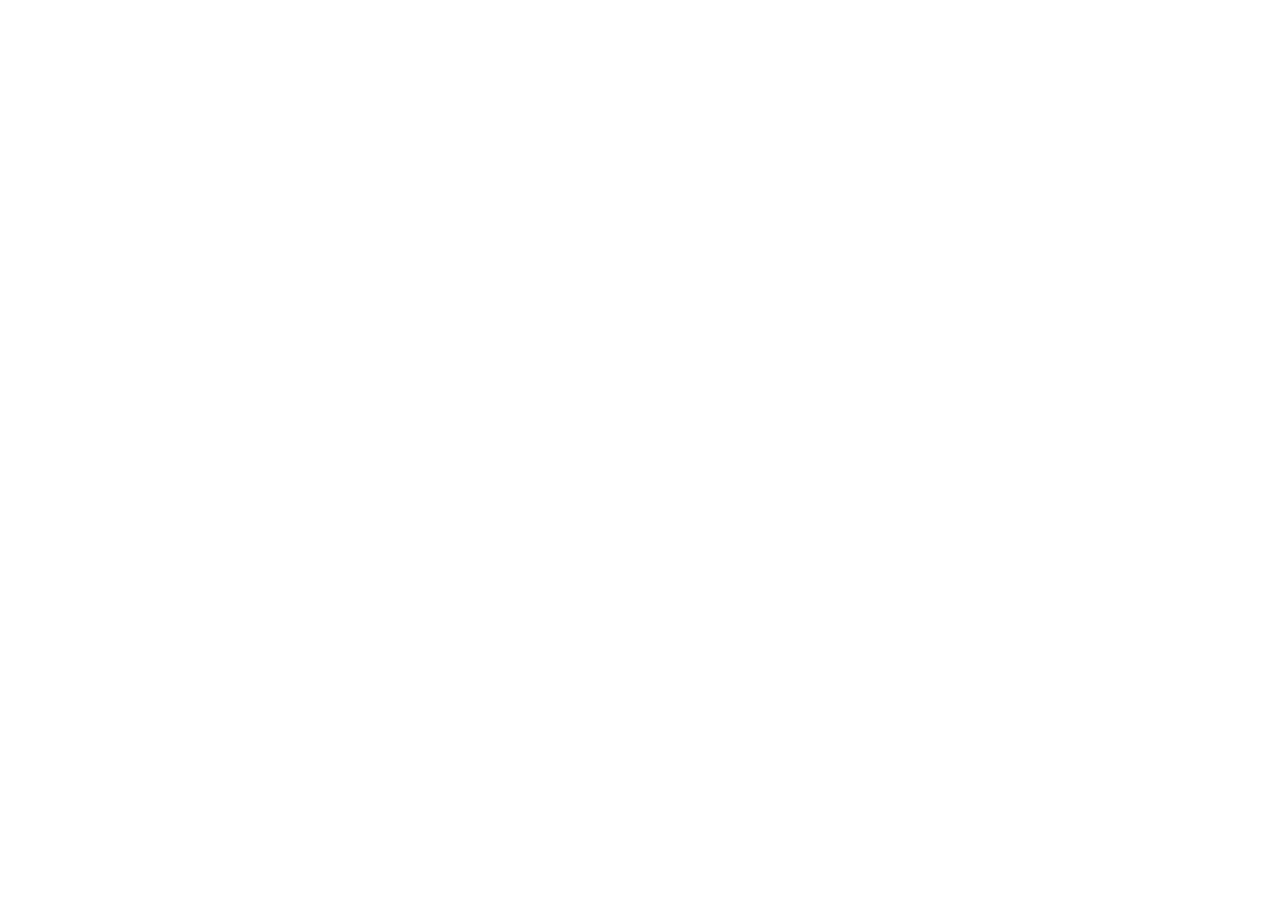
==== commit cfd44a08: "Add files via upload" ====
--- a/index.html
+++ b/index.html
@@ -1,343 +1,25 @@
 <!DOCTYPE html>
 <html lang="en">
-<head>
-  <meta charset="UTF-8">
-  <meta name="viewport" content="width=device-width, initial-scale=1.0">
-  <title>Bites POS - Restaurant Management System</title>
-  <!-- Bootstrap CSS -->
-  <link href="https://cdn.jsdelivr.net/npm/bootstrap@5.3.0/dist/css/bootstrap.min.css" rel="stylesheet">
-  <!-- Custom CSS -->
-  <link href="styles.css" rel="stylesheet">
-  <!-- Fonts -->
-  <link href="https://fonts.googleapis.com/css2?family=Inter:wght@400;500;600;700&display=swap" rel="stylesheet">
-</head>
-<body>
-  <!-- Navigation -->
-  <nav class="navbar navbar-expand-lg navbar-light fixed-top">
-    <div class="container">
-      <a class="navbar-brand" href="index.html">Bites<span class="text-primary">POS</span></a>
-      <button class="navbar-toggler" type="button" data-bs-toggle="collapse" data-bs-target="#navbarNav">
-        <span class="navbar-toggler-icon"></span>
-      </button>
-      <div class="collapse navbar-collapse" id="navbarNav">
-        <ul class="navbar-nav ms-auto">
-          <li class="nav-item">
-            <a class="nav-link active" href="index.html">Home</a>
-          </li>
-          <li class="nav-item">
-            <a class="nav-link" href="features.html">Features</a>
-          </li>
-          <li class="nav-item">
-            <a class="nav-link" href="pricing.html">Pricing</a>
-          </li>
-          <li class="nav-item">
-            <a class="nav-link" href="about.html">About</a>
-          </li>
-          <li class="nav-item">
-            <a class="nav-link" href="contact.html">Contact</a>
-          </li>
-          <li class="nav-item ms-lg-3 mt-2 mt-lg-0">
-            <a class="btn btn-primary" href="contact.html">Get Started</a>
-          </li>
-        </ul>
-      </div>
-    </div>
-  </nav>
+  <head>
+    <meta charset="UTF-8" />
+    <meta name="viewport" content="width=device-width, initial-scale=1.0" />
+    <title>economic-edge-reports</title>
+    <meta name="description" content="Lovable Generated Project" />
+    <meta name="author" content="Lovable" />
 
-  <!-- Hero Section -->
-  <section class="hero">
-    <div class="container">
-      <div class="row align-items-center">
-        <div class="col-lg-6 text-center text-lg-start">
-          <div class="badge bg-primary-subtle text-primary mb-3">One-time payment, lifetime access</div>
-          <h1 class="display-4 fw-bold mb-4">The Complete <span class="text-primary">Restaurant POS</span> System for Modern Dining</h1>
-          <p class="lead mb-5">Streamline your restaurant operations with Bites POS. Powerful ordering, reports, printing, and promotional tools — all for a single one-time payment.</p>
-          <div class="d-flex flex-column flex-sm-row gap-3 justify-content-center justify-content-lg-start">
-            <a href="pricing.html" class="btn btn-primary btn-lg">Get Started</a>
-            <a href="features.html" class="btn btn-outline-secondary btn-lg">Explore Features</a>
-          </div>
-        </div>
-        <div class="col-lg-6 mt-5 mt-lg-0">
-          <div class="hero-image-wrap">
-            <img src="https://images.unsplash.com/photo-1728044849321-4cbffc50cc1d?q=80&w=2940&auto=format&fit=crop&ixlib=rb-4.0.3&ixid=M3wxMjA3fDB8MHxwaG90by1wYWdlfHx8fGVufDB8fHx8fA%3D%3D" alt="Bites POS in action" class="img-fluid rounded-4 shadow">
-          </div>
-        </div>
-      </div>
-    </div>
-  </section>
+    <meta property="og:title" content="economic-edge-reports" />
+    <meta property="og:description" content="Lovable Generated Project" />
+    <meta property="og:type" content="website" />
+    <meta property="og:image" content="https://lovable.dev/opengraph-image-p98pqg.png" />
 
-  <!-- How It Works Section -->
-  <section class="py-5 py-md-7">
-    <div class="container">
-      <div class="text-center mb-5">
-        <h2 class="display-5 fw-bold mb-3">One Payment, Lifetime Access</h2>
-        <p class="lead text-secondary mx-auto" style="max-width: 700px;">Pay just once and enjoy all features with no recurring fees or subscription costs.</p>
-      </div>
-      
-      <div class="row g-4 mt-4">
-        <div class="col-md-4 text-center">
-          <div class="feature-icon bg-primary-subtle rounded-circle d-inline-flex mb-4">
-            <span class="text-primary fw-bold fs-4">1</span>
-          </div>
-          <h3 class="h4 mb-3">One-Time Payment</h3>
-          <p class="text-secondary">Pay a single setup fee with no hidden costs or recurring charges.</p>
-        </div>
-        <div class="col-md-4 text-center">
-          <div class="feature-icon bg-primary-subtle rounded-circle d-inline-flex mb-4">
-            <span class="text-primary fw-bold fs-4">2</span>
-          </div>
-          <h3 class="h4 mb-3">Quick Setup</h3>
-          <p class="text-secondary">Our team handles the installation and configuration process for your restaurant.</p>
-        </div>
-        <div class="col-md-4 text-center">
-          <div class="feature-icon bg-primary-subtle rounded-circle d-inline-flex mb-4">
-            <span class="text-primary fw-bold fs-4">3</span>
-          </div>
-          <h3 class="h4 mb-3">Lifetime Usage</h3>
-          <p class="text-secondary">Enjoy all features forever with free updates and technical support.</p>
-        </div>
-      </div>
-    </div>
-  </section>
+    <meta name="twitter:card" content="summary_large_image" />
+    <meta name="twitter:site" content="@lovable_dev" />
+    <meta name="twitter:image" content="https://lovable.dev/opengraph-image-p98pqg.png" />
+    <script type="module" crossorigin src="/assets/index-C7KGLldZ.js"></script>
+    <link rel="stylesheet" crossorigin href="/assets/index-DKsw8wRi.css">
+  </head>
 
-    <!-- Prebook Section  -->
-<section class="page-header bg-primary text-white py-5">
-  <div class="container text-center">
-    <h2 class="display-3 fw-bold mb-3">Prebook Your Bites POS</h2>
-    <p class="lead mx-auto" style="max-width: 700px;">
-      Secure your Bites POS today with a refundable deposit of just $200. Be among the first to revolutionize your restaurant operations.
-    </p>
-    <div class="mt-4">
-      <a href="https://pay.fiuu.com/MOLPay/pay/easyeat/RPP_DuitNowQR.php?amount=200.00&orderid=0a7634a3&cur=MYR&bill_desc=Bites&tcctype=SALS&vcode=06ab26a85e93bf6bb570f946dd16dd85&l_version=18" 
-         class="btn btn-lg btn-light text-primary fw-bold shadow-lg">
-        Prebook Now
-      </a>
-    </div>
-  </div>
-</section>
-
-  <!-- Features Section -->
-  <section class="py-5 py-md-7 bg-light">
-    <div class="container">
-      <div class="text-center mb-5">
-        <h2 class="display-5 fw-bold mb-3">All the Tools You Need to Run Your Restaurant</h2>
-        <p class="lead text-secondary mx-auto" style="max-width: 700px;">Designed specifically for restaurants, Bites POS combines powerful features with elegant simplicity.</p>
-      </div>
-      
-      <div class="row g-4">
-        <div class="col-md-6 col-lg-4">
-          <div class="card h-100 border-0 shadow-sm hover-card">
-            <div class="card-body p-4">
-              <div class="feature-icon bg-primary-subtle rounded-circle d-inline-flex mb-4">
-                <i class="bi bi-cart text-primary"></i>
-              </div>
-              <h3 class="h4 mb-3">Intuitive Ordering</h3>
-              <p class="text-secondary">Streamline your ordering process with a user-friendly interface that speeds up service and reduces errors.</p>
-            </div>
-          </div>
-        </div>
-        <div class="col-md-6 col-lg-4">
-          <div class="card h-100 border-0 shadow-sm hover-card">
-            <div class="card-body p-4">
-              <div class="feature-icon bg-primary-subtle rounded-circle d-inline-flex mb-4">
-                <i class="bi bi-graph-up text-primary"></i>
-              </div>
-              <h3 class="h4 mb-3">Comprehensive Reports</h3>
-              <p class="text-secondary">Gain valuable insights with detailed analytics and reports on sales, inventory, and staff performance.</p>
-            </div>
-          </div>
-        </div>
-        <div class="col-md-6 col-lg-4">
-          <div class="card h-100 border-0 shadow-sm hover-card">
-            <div class="card-body p-4">
-              <div class="feature-icon bg-primary-subtle rounded-circle d-inline-flex mb-4">
-                <i class="bi bi-printer text-primary"></i>
-              </div>
-              <h3 class="h4 mb-3">Seamless Printing</h3>
-              <p class="text-secondary">Print receipts, kitchen orders, and bills instantly with our reliable printing integration.</p>
-            </div>
-          </div>
-        </div>
-        <div class="col-md-6 col-lg-4">
-          <div class="card h-100 border-0 shadow-sm hover-card">
-            <div class="card-body p-4">
-              <div class="feature-icon bg-primary-subtle rounded-circle d-inline-flex mb-4">
-                <i class="bi bi-ticket-perforated text-primary"></i>
-              </div>
-              <h3 class="h4 mb-3">Flexible Promotions</h3>
-              <p class="text-secondary">Create and manage custom promotions like discounts, buy-one-get-one deals, and happy hour specials.</p>
-            </div>
-          </div>
-        </div>
-        <!-- <div class="col-md-6 col-lg-4">
-          <div class="card h-100 border-0 shadow-sm hover-card">
-            <div class="card-body p-4">
-              <div class="feature-icon bg-primary-subtle rounded-circle d-inline-flex mb-4">
-                <i class="bi bi-credit-card text-primary"></i>
-              </div>
-              <h3 class="h4 mb-3">Payment Integration</h3>
-              <p class="text-secondary">Accept various payment methods with our secure and fast payment processing system.</p>
-            </div>
-          </div>
-        </div> -->
-        <div class="col-md-6 col-lg-4">
-          <div class="card h-100 border-0 shadow-sm hover-card">
-            <div class="card-body p-4">
-              <div class="feature-icon bg-primary-subtle rounded-circle d-inline-flex mb-4">
-                <i class="bi bi-check-circle text-primary"></i>
-              </div>
-              <h3 class="h4 mb-3">Lifetime Free Usage</h3>
-              <p class="text-secondary">Pay once and use forever. No monthly fees, hidden costs, or unexpected charges.</p>
-            </div>
-          </div>
-        </div>
-      </div>
-    </div>
-  </section>
-
-  <!-- Testimonials Section -->
-  <section class="py-5 py-md-7">
-    <div class="container">
-      <div class="text-center mb-5">
-        <h2 class="display-5 fw-bold mb-3">Trusted by Restaurant Owners</h2>
-        <p class="lead text-secondary mx-auto" style="max-width: 700px;">See what our customers are saying about Bites POS.</p>
-      </div>
-      
-      <div class="row g-4">
-        <div class="col-md-6 col-lg-4">
-          <div class="card h-100 border-0 shadow-sm p-4">
-            <div class="mb-3">
-              <span class="text-warning">★★★★★</span>
-            </div>
-            <blockquote class="mb-4 fs-5 fst-italic">"Bites POS has completely transformed how we manage our restaurant. The one-time payment model was a game-changer for our budget."</blockquote>
-            <div class="d-flex align-items-center">
-              <div class="rounded-circle overflow-hidden me-3" style="width: 48px; height: 48px;">
-                <img src="https://randomuser.me/api/portraits/women/42.jpg" alt="Maria Rodriguez" class="img-fluid">
-              </div>
-              <div>
-                <h6 class="mb-0">Maria Rodriguez</h6>
-                <small class="text-secondary">Owner, Coastal Kitchen</small>
-              </div>
-            </div>
-          </div>
-        </div>
-        <div class="col-md-6 col-lg-4">
-          <div class="card h-100 border-0 shadow-sm p-4">
-            <div class="mb-3">
-              <span class="text-warning">★★★★★</span>
-            </div>
-            <blockquote class="mb-4 fs-5 fst-italic">"The promotional features helped us increase repeat customers by 30%. The reporting tools give us insights we never had before."</blockquote>
-            <div class="d-flex align-items-center">
-              <div class="rounded-circle overflow-hidden me-3" style="width: 48px; height: 48px;">
-                <img src="https://randomuser.me/api/portraits/men/32.jpg" alt="James Chen" class="img-fluid">
-              </div>
-              <div>
-                <h6 class="mb-0">James Chen</h6>
-                <small class="text-secondary">Manager, Fusion Bistro</small>
-              </div>
-            </div>
-          </div>
-        </div>
-        <div class="col-md-6 col-lg-4">
-          <div class="card h-100 border-0 shadow-sm p-4">
-            <div class="mb-3">
-              <span class="text-warning">★★★★★</span>
-            </div>
-            <blockquote class="mb-4 fs-5 fst-italic">"After trying several POS systems, Bites POS stands out for its ease of use and comprehensive feature set. Best investment we've made."</blockquote>
-            <div class="d-flex align-items-center">
-              <div class="rounded-circle overflow-hidden me-3" style="width: 48px; height: 48px;">
-                <img src="https://randomuser.me/api/portraits/women/67.jpg" alt="Sarah Johnson" class="img-fluid">
-              </div>
-              <div>
-                <h6 class="mb-0">Sarah Johnson</h6>
-                <small class="text-secondary">Owner, The Garden Cafe</small>
-              </div>
-            </div>
-          </div>
-        </div>
-      </div>
-    </div>
-  </section>
-
-  <!-- CTA Section -->
-  <section class="py-5 py-md-7">
-    <div class="container">
-      <div class="bg-primary text-white rounded-4 p-5 p-md-6 position-relative overflow-hidden">
-        <div class="position-relative z-1 text-center">
-          <h2 class="display-5 fw-bold mb-3">Ready to Transform Your Restaurant?</h2>
-          <p class="lead mb-4 mx-auto" style="max-width: 700px;">Join hundreds of restaurants already using Bites POS to streamline their operations and boost profits.</p>
-          <div class="d-flex flex-column flex-sm-row gap-3 justify-content-center">
-            <a href="pricing.html" class="btn btn-light btn-lg">Get Started</a>
-            <a href="contact.html" class="btn btn-outline-light btn-lg">Request Demo</a>
-          </div>
-        </div>
-      </div>
-    </div>
-  </section>
-
-  <!-- Footer -->
-  <footer class="bg-dark text-white py-5">
-    <div class="container">
-      <div class="row g-4">
-        <div class="col-lg-3 col-md-6">
-          <h5 class="mb-3">Bites<span class="text-primary">POS</span></h5>
-          <p>The complete restaurant point of sale system with a one-time setup cost and lifetime free usage.</p>
-          <div class="d-flex gap-3 mt-4">
-            <a href="#"><i class="bi bi-facebook"></i></a>
-            <a href="#"><i class="bi bi-instagram"></i></a>
-            <a href="#"><i class="bi bi-twitter"></i></a>
-          </div>
-        </div>
-        <div class="col-lg-3 col-md-6">
-          <h5 class="mb-3">Quick Links</h5>
-          <ul class="nav flex-column">
-            <li class="nav-item"><a href="index.html" class="nav-link p-0 mb-2">Home</a></li>
-            <li class="nav-item"><a href="features.html" class="nav-link p-0 mb-2">Features</a></li>
-            <li class="nav-item"><a href="pricing.html" class="nav-link p-0 mb-2">Pricing</a></li>
-            <li class="nav-item"><a href="about.html" class="nav-link p-0 mb-2">About Us</a></li>
-            <li class="nav-item"><a href="contact.html" class="nav-link p-0 mb-2">Contact</a></li>
-          </ul>
-        </div>
-        <div class="col-lg-3 col-md-6">
-          <h5 class="mb-3">Resources</h5>
-          <ul class="nav flex-column">
-            <li class="nav-item"><a href="#" class="nav-link p-0 mb-2">Blog</a></li>
-            <li class="nav-item"><a href="#" class="nav-link p-0 mb-2">Support</a></li>
-            <li class="nav-item"><a href="#" class="nav-link p-0 mb-2">Documentation</a></li>
-            <li class="nav-item"><a href="#" class="nav-link p-0 mb-2">Privacy Policy</a></li>
-            <li class="nav-item"><a href="#" class="nav-link p-0 mb-2">Terms of Service</a></li>
-          </ul>
-        </div>
-        <div class="col-lg-3 col-md-6">
-          <h5 class="mb-3">Contact Us</h5>
-          <ul class="nav flex-column">
-            <li class="nav-item d-flex mb-3">
-              <i class="bi bi-geo-alt text-primary me-2"></i>
-              <span>100-2.011 & 2.013, 129 Offices, Block J, Jaya One, Jln Profesor Diraja Ungku Aziz, Seksyen 13, 46200 Petaling Jaya, Selangor, Malaysia</span>
-            </li>
-            <li class="nav-item d-flex mb-3">
-              <i class="bi bi-telephone text-primary me-2"></i>
-              <span>+60 183692661</span>
-            </li>
-            <li class="nav-item d-flex mb-3">
-              <i class="bi bi-envelope text-primary me-2"></i>
-              <span>info@bitespos.ai</span>
-            </li>
-          </ul>
-        </div>
-      </div>
-      <!-- 100-2.011 & 2.013, 129 Offices (Block J, Jaya One, Jln Profesor Diraja Ungku Aziz, Seksyen 13, 46200 Petaling Jaya, Selangor, Malaysia -->
-      <div class="border-top border-secondary pt-4 mt-4 text-center text-muted">
-        <p>© <script>document.write(new Date().getFullYear())</script> Bites POS. All rights reserved.</p>
-      </div>
-    </div>
-  </footer>
-
-  <!-- Bootstrap Icons -->
-  <link rel="stylesheet" href="https://cdn.jsdelivr.net/npm/bootstrap-icons@1.10.0/font/bootstrap-icons.css">
-  <!-- Bootstrap JS Bundle with Popper -->
-  <script src="https://cdn.jsdelivr.net/npm/bootstrap@5.3.0/dist/js/bootstrap.bundle.min.js"></script>
-  <!-- Custom JavaScript -->
-  <script src="main.js"></script>
-</body>
+  <body>
+    <div id="root"></div>
+  </body>
 </html>
